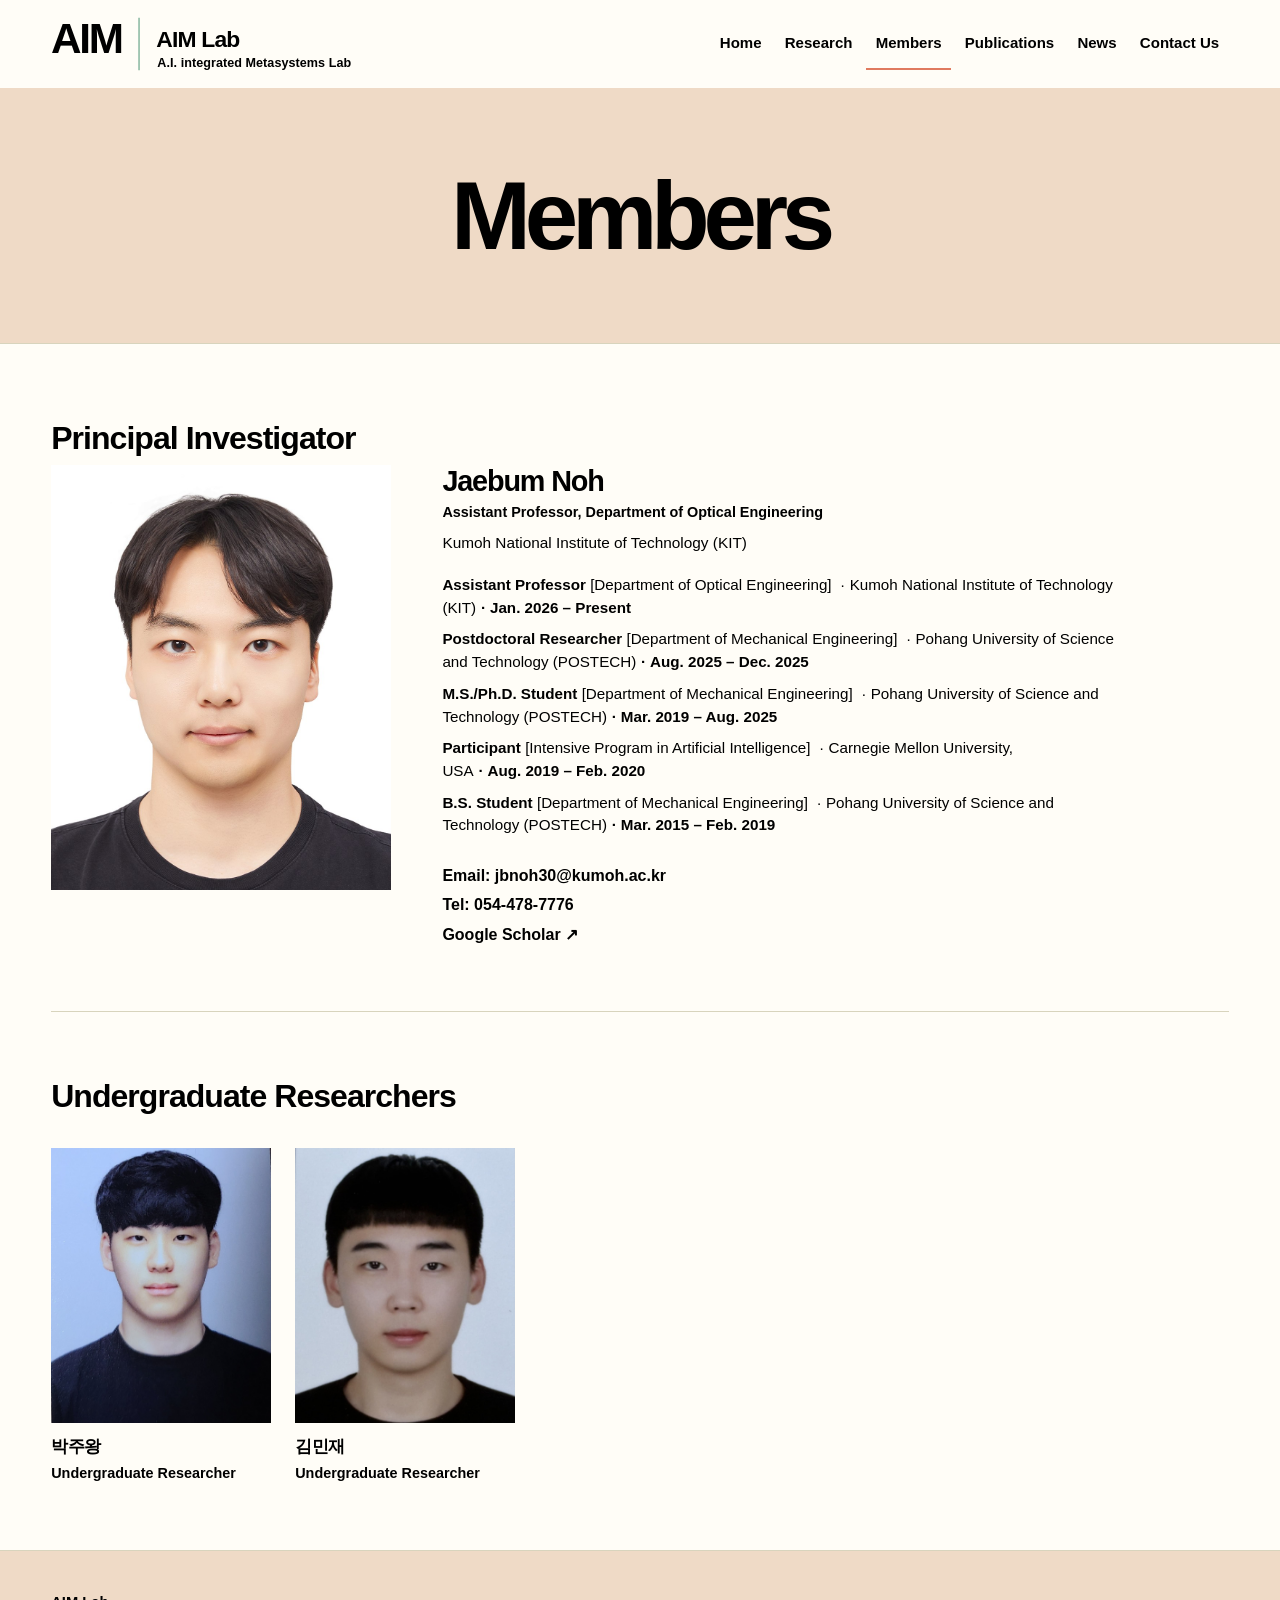
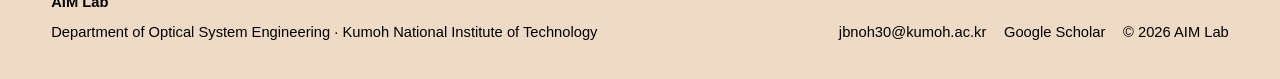
==== members/index.html @ b11ab396 "Initial AIM Lab website" ====
<!doctype html>
<html lang="en">
<head>
  <meta charset="utf-8">
  <meta name="viewport" content="width=device-width, initial-scale=1">
  <title>Members | AIM Lab</title>
  <meta name="description" content="Members of AIM Lab, A.I. integrated Metasystems Lab at Kumoh National Institute of Technology.">
  <meta name="theme-color" content="#3F4B38">
  <meta property="og:title" content="Members | AIM Lab">
  <meta property="og:description" content="Meet the researchers of AIM Lab.">
  <meta property="og:type" content="website">
  <meta property="og:url" content="https://aimetasystems.github.io/members/">
  <link rel="icon" href="../assets/logo/aim-lab-favicon.svg?v=3" type="image/svg+xml">
  <link rel="icon" href="../assets/logo/aim-lab-favicon-32.png?v=3" sizes="32x32" type="image/png">
  <link rel="icon" href="../assets/logo/aim-lab-favicon-16.png?v=3" sizes="16x16" type="image/png">
  <link rel="alternate icon" href="../assets/logo/favicon.ico?v=3" type="image/x-icon">
  <link rel="stylesheet" href="../assets/css/style.css?v=20260826-1739">
</head>
<body>
  <div data-site-header></div>
  <main id="main-content">
    <header class="page-hero page-hero--members">
      <div class="shell" data-reveal>
        <h1>Members</h1>
      </div>
    </header>
    <section class="section">
      <div class="shell" data-members aria-live="polite"></div>
    </section>
  </main>
  <div data-site-footer></div>
  <script src="../assets/js/main.js?v=20260826-1307"></script>
  <script src="../assets/js/members.js"></script>
</body>
</html>
---- assets/css/style.css ----
/* AIM Lab static website draft — shared styles */
:root {
  /* Neutral Harmony Bliss */
  --cream: #EFDAC6;
  --coral: #e07a5f;
  --slate: #000000;
  --sage: #000000;
  --sand: #f2cc8f;

  --teal: #000000;
  --teal-deep: #000000;
  --cyan-light: var(--cream);
  --sky-pale: var(--sand);
  --ink: var(--slate);
  --muted: #000000;
  --line: #d8d4bd;
  --white: #fffdf7;
  --page: var(--cream);
  --focus: #000000;
  --page-gutter: clamp(1.5rem, 4vw, 5.5rem);
  --section-space: clamp(4.5rem, 6vw, 6rem);
  --shell: min(1360px, calc(100% - 2 * var(--page-gutter)));
  --radius: 0;
  --shadow: none;
}

* { box-sizing: border-box; }
html { scroll-behavior: smooth; }
body {
  margin: 0;
  min-width: 320px;
  color: var(--ink);
  background: var(--page);
  font-family: Inter, Pretendard, "Noto Sans KR", "Segoe UI", Arial, sans-serif;
  font-size: 17px;
  line-height: 1.7;
  text-rendering: optimizeLegibility;
}
img { max-width: 100%; height: auto; }
a { color: var(--teal-deep); text-underline-offset: 0.18em; }
a:hover { color: var(--teal); }
button, input, textarea, select { font: inherit; }
button { cursor: pointer; }
:focus-visible { outline: 3px solid var(--focus); outline-offset: 3px; }
.skip-link { position: fixed; left: 1rem; top: -4rem; z-index: 100; padding: .6rem .9rem; color: #000000; background: var(--white); }
.skip-link:focus { top: 1rem; }

.site-header { position: sticky; top: 0; z-index: 50; width: 100%; background: rgba(255,255,255,.98); border-bottom: 1px solid var(--line); }
.nav-shell { width: var(--shell); min-height: 88px; margin: 0 auto; padding: 0; display: flex; align-items: center; justify-content: space-between; gap: 1.5rem; }
.brand { display: inline-flex; align-items: center; gap: .65rem; text-decoration: none; color: var(--ink); min-width: 0; }
.brand:hover { color: var(--ink); }
.brand-logo { display: block; flex: 0 0 auto; width: auto; height: 72px; max-height: none; }
.brand img:not(.brand-logo) { display: block; max-height: 42px; width: auto; }
.site-nav ul { display: flex; align-items: center; gap: .25rem; padding: 0; margin: 0; list-style: none; }
.site-nav a { display: block; padding: .75rem .6rem; border-bottom: 2px solid transparent; color: var(--ink); font-size: .94rem; font-weight: 650; text-decoration: none; }
.site-nav a:hover, .site-nav a[aria-current="page"] { color: var(--teal-deep); border-color: var(--coral); }
.menu-toggle { display: none; align-items: center; justify-content: center; width: 43px; height: 43px; padding: 0; border: 1px solid var(--line); color: var(--teal-deep); background: var(--white); border-radius: var(--radius); }
.menu-toggle svg { width: 23px; height: 23px; }

.shell { width: var(--shell); margin: 0 auto; padding: 0; }
.section { padding: clamp(4rem, 5.2vw, 5.5rem) 0; }
.section--tint { background: var(--cream); }
.section--pale { background: var(--white); }
.research-metasurface { padding-block: clamp(3.5rem, 4.5vw, 4.75rem); border-top: 1px solid var(--line); }
.research-areas { background: #fdf0e6; }
.eyebrow { margin: 0 0 .8rem; color: var(--teal-deep); font-size: .82rem; font-weight: 800; letter-spacing: .13em; text-transform: uppercase; }
.section-title { max-width: 760px; margin: 0; font-size: clamp(1.75rem, 3vw, 2.5rem); line-height: 1.18; letter-spacing: -.035em; }
.section-intro { max-width: 760px; margin: 1.1rem 0 0; color: var(--muted); font-size: 1.2rem; line-height: 1.65; }
.metasurface-introduction { display: grid; grid-template-columns: minmax(0, 1fr) minmax(0, 1fr); gap: clamp(2.5rem, 5vw, 5.5rem); align-items: start; }
.metasurface-figure { margin: 0; }
.metasurface-figure img { display: block; width: 100%; height: auto; }
.metasurface-introduction__copy .section-title { font-size: clamp(2rem, 3.2vw, 2.75rem); }
.metasurface-introduction__copy .section-intro { max-width: none; }
.metasurface-introduction__copy .section-intro { font-size: 1.28rem; }
@media (min-width: 901px) {
  .metasurface-introduction { width: 100%; padding: 0; margin: 0; }
  .metasurface-introduction__copy { padding-top: 0; }
}
.section-title, .home-introduction h2, .home-news h2 { font-family: inherit; font-weight: 750; }
.eyebrow, .home-section__eyebrow { margin: 0 0 .8rem; color: var(--teal-deep); font-size: .82rem; font-weight: 800; letter-spacing: .13em; text-transform: uppercase; }
.page-hero { padding: 4rem 0 3.5rem; border-bottom: 1px solid var(--line); background: #EFDAC6; }
.page-hero .section-title { max-width: 880px; }
.page-hero--members { display: grid; min-height: clamp(190px, 20vw, 280px); place-items: center; padding: 0; background: #EFDAC6; text-align: center; }
.page-hero--members .shell { width: var(--shell); }
.page-hero--members h1 { margin: 0; color: var(--ink); font-size: clamp(3.5rem, 7.5vw, 6.8rem); font-weight: 800; letter-spacing: -.065em; line-height: .95; }
.page-hero + .section { background: var(--white); }

.button-row { display: flex; flex-wrap: wrap; gap: .7rem; margin-top: 2rem; }
.button { display: inline-flex; align-items: center; justify-content: center; gap: .45rem; min-height: 46px; padding: .65rem 1.05rem; border: 1px solid #000000; border-radius: var(--radius); color: #000000; background: var(--white); font-size: .96rem; font-weight: 750; line-height: 1.2; text-align: center; text-decoration: none; }
.button > span[aria-hidden="true"], .text-link > span[aria-hidden="true"], .home-hero__button > span[aria-hidden="true"], .home-inline-link > span[aria-hidden="true"] { font-size: 1em; line-height: 1; }
.button:hover { color: #000000; background: var(--white); border-color: #000000; }
.button--secondary { color: var(--sage); background: transparent; border-color: var(--sage); }
.button--secondary:hover { color: #000000; background: var(--white); border-color: #000000; }
.button--small { min-height: 42px; padding: .58rem .86rem; font-size: .9rem; }
.text-link { display: inline-flex; align-items: center; gap: .45rem; color: var(--teal-deep); font-size: .98rem; font-weight: 750; text-decoration: none; }
.text-link:hover { color: var(--teal); text-decoration: underline; }

.home-hero { position: relative; padding: 0; border-bottom: 1px solid var(--line); background: var(--white); overflow: hidden; }
.home-hero .shell { width: 100%; }
.hero-layout { position: relative; z-index: 1; display: grid; grid-template-columns: 1.1fr .9fr; align-items: center; min-height: 520px; }
.hero-copy { max-width: 560px; }
.home-hero h1 { margin: 0; color: var(--teal-deep); font-size: clamp(4rem, 5.5vw, 4.5rem); font-weight: 800; line-height: .96; letter-spacing: -.07em; }
.hero-statement { margin: 1.2rem 0 0; color: var(--ink); font-size: clamp(1.5rem, 2.2vw, 1.85rem); font-weight: 680; line-height: 1.22; letter-spacing: -.035em; }
.hero-summary { max-width: 580px; margin: 1.05rem 0 0; color: var(--muted); font-size: 1.12rem; line-height: 1.65; }
.home-hero .button-row { margin-top: 1.85rem; }
.hero-wavefield { position: absolute; inset: 0; z-index: 0; display: grid; place-items: center; pointer-events: none; }
.hero-wavefield img { width: min(1200px, calc(100% - 4rem)); max-width: none; height: 520px; object-fit: fill; opacity: .58; }

.home-section { border-bottom: 1px solid var(--line); }
.home-text-block { max-width: 820px; }
.home-text-block > p:not(.eyebrow):not(.research-keywords) { max-width: 760px; margin: 1.1rem 0 0; color: var(--muted); font-size: 1.16rem; line-height: 1.65; }
.research-keywords { margin: 1.45rem 0 0; color: var(--teal-deep); font-size: .98rem; font-weight: 700; }
.research-listing { margin: 2.2rem 0 1.5rem; border-top: 1px solid var(--line); }
.research-listing article { display: grid; grid-template-columns: minmax(240px, .82fr) 1.18fr; gap: 2rem; padding: 1.25rem 0; border-bottom: 1px solid var(--line); }
.research-listing h3 { margin: 0; font-size: 1.18rem; line-height: 1.4; letter-spacing: -.015em; }
.research-listing p { margin: 0; color: var(--muted); font-size: 1.05rem; line-height: 1.6; }
.section-heading-row { display: flex; align-items: end; justify-content: space-between; gap: 1.5rem; }
.section-heading-row > .text-link { margin-bottom: .35rem; white-space: nowrap; }
.home-publication-list { margin-top: 2.2rem; border-top: 1px solid var(--line); }
.home-publication-item { display: grid; grid-template-columns: 64px minmax(0, 1fr) auto; gap: 1.35rem; align-items: start; padding: 1.3rem 0; border-bottom: 1px solid var(--line); }
.home-publication-item time { color: var(--teal-deep); font-size: .94rem; font-weight: 800; letter-spacing: .05em; }
.home-publication-item h3 { margin: 0; font-size: 1.14rem; line-height: 1.42; letter-spacing: -.01em; }
.home-publication-item p { margin: .35rem 0 0; color: var(--muted); font-size: 1rem; line-height: 1.6; }
.home-publication-item > a { padding-top: .05rem; color: var(--teal-deep); font-size: .94rem; font-weight: 750; text-decoration: none; }
.home-publication-item > a:hover { text-decoration: underline; }

.split { display: grid; grid-template-columns: minmax(0, 1fr) minmax(320px, .85fr); gap: clamp(2.5rem, 8vw, 8rem); align-items: center; }
.body-copy p { margin: 0 0 1.1rem; color: var(--muted); font-size: 1.1rem; line-height: 1.7; }
.body-copy p:last-child { margin-bottom: 0; }
.visual-placeholder { min-height: 335px; border: 1px solid var(--line); background: var(--sky-pale); overflow: hidden; }

.research-highlight-grid { display: grid; grid-template-columns: repeat(3, 1fr); margin-top: 3rem; border-top: 1px solid var(--line); border-left: 1px solid var(--line); }
.highlight-item { min-height: 240px; padding: 2rem 1.75rem; border-right: 1px solid var(--line); border-bottom: 1px solid var(--line); background: var(--white); }
.highlight-number { color: var(--teal); font-size: .9rem; font-weight: 850; letter-spacing: .12em; }
.highlight-item h3 { margin: .9rem 0 .7rem; font-size: 1.38rem; line-height: 1.3; letter-spacing: -.02em; }
.highlight-item p { margin: 0; color: var(--muted); font-size: 1.05rem; line-height: 1.6; }

.publications-grid { display: grid; grid-template-columns: repeat(3, 1fr); gap: 1.2rem; margin-top: 3rem; }
.publication-card { display: flex; flex-direction: column; min-width: 0; border: 1px solid var(--line); background: var(--white); }
.publication-image { display: block; aspect-ratio: 16 / 8.7; background: var(--sky-pale); object-fit: cover; }
.publication-body { display: flex; flex: 1; flex-direction: column; padding: 1.35rem; }
.publication-card h3 { margin: 0; font-size: 1.18rem; line-height: 1.4; letter-spacing: -.015em; }
.publication-authors, .publication-journal { margin: .75rem 0 0; color: var(--muted); font-size: .98rem; line-height: 1.6; }
.publication-journal { margin-top: .35rem; }
.publication-links { display: flex; flex-wrap: wrap; gap: .8rem; margin-top: auto; padding-top: 1.1rem; font-size: .94rem; font-weight: 750; }
.publication-links a { text-decoration: none; }
.no-content { padding: 1.3rem; border: 1px dashed var(--line); color: var(--muted); background: var(--white); font-size: 1.05rem; }

.news-list { margin-top: 2.2rem; border-top: 1px solid var(--line); }
.news-item { display: grid; grid-template-columns: 135px 1fr; gap: 1.4rem; padding: 1.15rem 0; border-bottom: 1px solid var(--line); }
.news-date { color: var(--teal-deep); font-size: .94rem; font-weight: 750; letter-spacing: .035em; }
.news-item h3 { margin: 0; font-size: 1.16rem; line-height: 1.42; font-weight: 650; }
.news-item p { margin: .38rem 0 0; color: var(--muted); font-size: 1.05rem; line-height: 1.6; }
.news-item a { color: inherit; text-decoration: none; }
.news-item a:hover h3 { color: var(--teal-deep); }

.join-band { display: grid; grid-template-columns: 1fr auto; gap: 2rem; align-items: center; padding: 2.1rem 0; }
.join-band h2 { margin: 0; font-size: clamp(1.55rem, 3vw, 2.25rem); line-height: 1.2; letter-spacing: -.03em; }
.join-band p { max-width: 720px; margin: .8rem 0 0; color: var(--muted); font-size: 1.1rem; line-height: 1.65; }

.research-tools { display: grid; grid-template-columns: repeat(3, minmax(0, 1fr)); gap: clamp(2rem, 5vw, 4.5rem); width: 100%; max-width: 1060px; margin: clamp(2.5rem, 4.5vw, 4rem) auto 0; }
.research-tool { min-width: 0; text-align: center; }
.research-tool img { display: block; width: min(100%, 215px); aspect-ratio: 1; margin: 0 auto; object-fit: contain; }
.research-tool h3 { margin: 1rem 0 0; font-size: clamp(1.2rem, 1.7vw, 1.45rem); line-height: 1.28; letter-spacing: -.025em; }
.workflow { position: relative; display: grid; grid-template-columns: repeat(7, 1fr); margin: 3.2rem 0 0; border-top: 1px solid var(--line); border-left: 1px solid var(--line); }
.workflow--after-tools { margin-top: clamp(4rem, 7vw, 6rem); }
.workflow-step { position: relative; min-height: 154px; padding: 1.1rem; border-right: 1px solid var(--line); border-bottom: 1px solid var(--line); background: var(--white); }
.workflow-step::after { content: "→"; position: absolute; right: -.55rem; top: 50%; z-index: 1; transform: translateY(-50%); width: 1.1rem; color: var(--teal-deep); background: var(--white); text-align: center; font-weight: 800; }
.workflow-step:last-child::after { content: none; }
.workflow-step span { display: block; color: var(--teal); font-size: .82rem; font-weight: 850; letter-spacing: .1em; }
.workflow-step strong { display: block; margin-top: .8rem; font-size: 1rem; line-height: 1.4; }

.research-area { display: grid; grid-template-columns: minmax(0, .9fr) minmax(0, 1fr); gap: clamp(2.5rem, 6vw, 6.5rem); align-items: center; padding: clamp(3rem, 4.5vw, 4.5rem) 0; border-bottom: 1px solid var(--line); }
.research-area:nth-of-type(even) .research-area-visual { order: 2; }
.research-area-visual { min-height: 0; border: 0; background: transparent; overflow: visible; }
.research-area-visual img { display: block; width: 100%; height: auto; object-fit: contain; }
.research-area h2 { margin: 0; font-size: clamp(1.5rem, 2.5vw, 2.15rem); line-height: 1.22; letter-spacing: -.03em; }
.research-area > div > p { max-width: 660px; color: var(--muted); font-size: 1.1rem; line-height: 1.65; }
.research-area > div > p + p { margin-top: .8rem; }
.research-list { display: grid; grid-template-columns: repeat(2, minmax(0, 1fr)); gap: .45rem 1.2rem; padding: 0; margin: 1.35rem 0 1.4rem; list-style: none; }
.research-list li { position: relative; padding-left: .9rem; color: var(--muted); font-size: 1rem; line-height: 1.55; }
.research-list li::before { content: ""; position: absolute; top: .68em; left: 0; width: .3rem; height: .3rem; background: var(--teal); }
.research-publications-link { display: inline-flex; align-items: center; gap: .4rem; color: var(--teal-deep); font-size: .96rem; font-weight: 750; text-decoration: none; }
.research-publications-link:hover { color: var(--teal); text-decoration: underline; text-underline-offset: .18em; }
.tag { display: inline-block; margin: 0 0 .85rem; padding: .38rem .62rem; color: var(--teal-deep); border: 1px solid var(--teal); background: var(--cyan-light); font-size: .78rem; font-weight: 850; letter-spacing: .08em; text-transform: uppercase; }

.member-section { padding: 0; }
.member-section + .member-section { margin-top: clamp(3rem, 5vw, 4.5rem); padding-top: clamp(3rem, 4.5vw, 4rem); border-top: 1px solid var(--line); }
.member-section h2 { margin: 0; font-size: clamp(1.5rem, 2.5vw, 2.1rem); letter-spacing: -.03em; }
.member-grid { display: grid; grid-template-columns: repeat(auto-fill, minmax(180px, 220px)); gap: 2rem 1.5rem; margin-top: 1.5rem; }
.member-card { width: auto; overflow: hidden; border: 0; background: transparent; }
.member-card--pi { display: grid; grid-template-columns: minmax(300px, 340px) minmax(0, 1fr); width: min(100%, 1080px); min-height: 0; column-gap: clamp(1.75rem, 4vw, 3.25rem); }
.member-photo { display: block; width: 100%; height: auto; margin: 0; aspect-ratio: 4 / 5; object-fit: cover; object-position: center; background: var(--sky-pale); }
.member-card--pi .member-photo { width: 100%; height: auto; min-height: 0; margin: 0; aspect-ratio: 4 / 5; }
.member-body { padding: .85rem 0 0; }
.member-card--pi .member-body { padding: 0; }
.member-body h3 { margin: 0; font-size: 1.05rem; line-height: 1.3; letter-spacing: -.025em; }
.member-card--pi .member-body h3 { font-size: clamp(1.7rem, 2.25vw, 2.15rem); line-height: 1.12; letter-spacing: -.04em; }
.member-role { margin: .3rem 0 0; color: var(--teal-deep); font-size: .9rem; font-weight: 800; line-height: 1.4; }
.member-affiliation, .member-topic { margin: .55rem 0 0; color: var(--muted); font-size: .96rem; line-height: 1.5; }
.member-details { display: grid; grid-template-columns: 1fr 1fr; gap: 1rem 1.8rem; margin: 1.2rem 0; }
.member-details h4 { margin: 0 0 .55rem; font-size: .86rem; letter-spacing: .08em; text-transform: uppercase; }
.member-details p { margin: 0; color: var(--muted); font-size: .98rem; line-height: 1.55; }
.member-experience { margin-top: 1.25rem; }
.member-experience ul { display: grid; gap: .55rem; padding: 0; margin: 0; list-style: none; }
.member-experience li { display: block; color: var(--muted); font-size: .95rem; line-height: 1.5; }
.member-experience strong { color: var(--ink); font-weight: 750; }
.member-experience__department { color: var(--ink); }
.member-experience__institution::before { content: "·"; margin: 0 .3rem; color: var(--teal); }
.member-experience time { margin-left: .3rem; color: var(--teal-deep); font-size: 1em; font-weight: 750; white-space: nowrap; }
.member-experience time::before { content: "·"; margin-right: .3rem; color: var(--teal); }
.member-links { display: flex; flex-wrap: wrap; gap: .6rem 1rem; padding: 0; margin: .9rem 0 0; list-style: none; font-size: .94rem; font-weight: 800; }
.member-links a { text-decoration: none; }
.member-contact-links { display: grid; gap: .35rem; margin-top: 1.65rem; font-size: 1rem; line-height: 1.5; }
.member-contact-links li { width: fit-content; }
.member-contact-links a { color: var(--teal-deep); }
.member-contact-links strong { color: var(--ink); }

.filter-bar { display: flex; flex-wrap: wrap; gap: .5rem; margin: 2.2rem 0 2.8rem; }
.filter-button { padding: .58rem .9rem; border: 1px solid var(--line); border-radius: 0; color: var(--ink); background: var(--white); font-size: .94rem; font-weight: 800; }
.filter-button:hover, .filter-button[aria-pressed="true"] { border-color: #000000; color: #000000; background: var(--white); }
.publication-year { margin-top: 3.5rem; }
.publication-year h2 { padding-bottom: .75rem; margin: 0 0 1.2rem; border-bottom: 2px solid var(--teal); font-size: 1.75rem; }
.publication-list { padding: 0; margin: 0; list-style: none; }
.publication-list > li { padding: 1.45rem 0; border-bottom: 1px solid var(--line); }
.publication-list h3 { margin: 0; font-size: 1.22rem; line-height: 1.45; }
.publication-list p { margin: .38rem 0 0; color: var(--muted); font-size: 1.02rem; line-height: 1.6; }
.publication-list strong { color: var(--ink); }
.inline-links { display: flex; flex-wrap: wrap; gap: .55rem 1rem; margin-top: .65rem; font-size: .94rem; font-weight: 800; }
.inline-links a { text-decoration: none; }

/* Publications — continuous academic CV list, intentionally not card-based. */
.publication-cv { padding-top: clamp(3rem, 4.5vw, 4rem); background: var(--white); }
.publication-cv__shell { width: min(1080px, calc(100% - 2 * var(--page-gutter))); margin: 0 auto; }
.publication-cv__section + .publication-cv__section { margin-top: clamp(3rem, 4.5vw, 4rem); }
.publication-cv__section h2 { margin: 0 0 1.55rem; padding-bottom: .8rem; border-bottom: 2px solid var(--teal); color: var(--teal-deep); font-size: clamp(1.65rem, 2.6vw, 2.15rem); font-weight: 780; line-height: 1.2; letter-spacing: -.035em; }
.publication-cv__list { padding: 0; margin: 0; list-style: none; counter-reset: publication; }
.publication-cv__entry { display: grid; grid-template-columns: 2.25rem minmax(0, 1fr); gap: .25rem; padding: .68rem 0; color: var(--ink); font-size: clamp(1.06rem, 1.2vw, 1.15rem); line-height: 1.65; }
.publication-cv__number { color: var(--teal-deep); font-weight: 800; }
.publication-cv__citation { min-width: 0; }
.publication-cv__citation strong { color: var(--ink); font-weight: 800; }
.publication-cv__citation em { color: var(--ink); font-style: italic; font-weight: 700; }
.publication-cv__title { color: inherit; }
a.publication-cv__title { text-decoration-line: underline; text-decoration-color: var(--teal); text-decoration-thickness: 1px; text-underline-offset: .16em; }
a.publication-cv__title:hover { color: var(--teal-deep); text-decoration-thickness: 2px; }
.publication-cv__doi { color: var(--teal-deep); font-weight: 700; text-decoration: underline; text-decoration-thickness: 1px; text-underline-offset: .15em; }
.publication-cv__note { grid-column: 2; margin: .25rem 0 0; padding-left: .85rem; color: var(--muted); font-size: .96em; font-style: italic; }
.publication-cv__notes { margin-top: 2.3rem; color: var(--muted); font-size: .96rem; line-height: 1.6; }
.publication-cv__notes p { margin: 0; }

.contact-recruitment { max-width: 760px; }
.contact-recruitment__email { margin: 1.1rem 0 0; color: var(--muted); font-size: 1.2rem; line-height: 1.65; }
.contact-recruitment__email a { color: var(--teal-deep); font-weight: 750; }
.contact-general { max-width: 760px; margin-top: clamp(3rem, 4.5vw, 4rem); padding-top: clamp(3rem, 4vw, 3.5rem); border-top: 1px solid var(--line); }
.contact-details { padding: 0; margin: 2rem 0 0; border-top: 1px solid var(--line); }
.contact-details > div { display: grid; grid-template-columns: minmax(150px, .34fr) 1fr; gap: 1.5rem; padding: 1rem 0; border-bottom: 1px solid var(--line); }
.contact-details dt { color: var(--teal-deep); font-size: .86rem; font-weight: 800; letter-spacing: .09em; text-transform: uppercase; }
.contact-details dd { margin: 0; color: var(--muted); font-size: 1.05rem; line-height: 1.65; }
.contact-details a { color: var(--teal-deep); font-weight: 750; }

.site-footer { padding: 2.15rem 0; color: var(--muted); background: var(--cream); border-top: 1px solid var(--line); }
.footer-simple { display: flex; align-items: end; justify-content: space-between; gap: 1.5rem; }
.footer-title { margin: 0; color: var(--ink); font-size: 1.1rem; font-weight: 800; }
.site-footer p { margin: .3rem 0 0; color: var(--muted); font-size: .92rem; }
.footer-links-inline { display: flex; flex-wrap: wrap; justify-content: flex-end; gap: .8rem 1.1rem; color: var(--muted); font-size: .92rem; }
.footer-links-inline a { color: var(--teal-deep); text-decoration: none; }
.footer-links-inline a:hover { text-decoration: underline; }

[data-reveal] { opacity: 1; transform: none; }

@media (max-width: 900px) {
  :root { --page-gutter: 1.5rem; }
  .menu-toggle { display: inline-flex; }
  .nav-shell { width: var(--shell); padding: 0; }
  .site-nav { position: absolute; top: calc(100% + 1px); left: 0; right: 0; display: none; padding: .65rem 1.2rem 1rem; border-bottom: 1px solid var(--line); background: var(--white); }
  .site-nav.is-open { display: block; }
  .site-nav ul { display: grid; gap: 0; }
  .site-nav a { padding: .82rem 0; font-size: 1rem; }
  .split, .research-area, .metasurface-introduction { grid-template-columns: 1fr; }
  .home-hero { min-height: auto; }
  .home-hero .shell { width: 100%; }
  .hero-layout { grid-template-columns: 1fr; min-height: 0; padding: 4.5rem 0; }
  .hero-wavefield { justify-content: end; }
  .hero-wavefield img { width: 820px; height: 100%; max-width: none; margin-left: 34%; object-fit: cover; }
  .research-highlight-grid, .publications-grid { grid-template-columns: 1fr; }
  .research-tools { gap: clamp(1.75rem, 5vw, 3.5rem); }
  .research-tool img { width: min(100%, 235px); }
  .highlight-item { min-height: 0; }
  .workflow { grid-template-columns: repeat(2, 1fr); }
  .workflow-step::after { content: none; }
  .workflow-step { min-height: 126px; }
  .research-area:nth-of-type(even) .research-area-visual { order: initial; }
  .research-area { padding: 3rem 0; }
  .member-grid { grid-template-columns: repeat(auto-fill, minmax(180px, 220px)); gap: 2rem 1.5rem; }
  .member-card { width: auto; }
  .member-card--pi { grid-template-columns: minmax(260px, 320px) minmax(0, 1fr); width: min(100%, 960px); min-height: 0; }
  .member-card--pi .member-photo { width: 100%; height: auto; margin: 0; }
  .member-card--pi .member-body { padding: 0; }
  .footer-simple { align-items: start; flex-direction: column; }
  .footer-links-inline { justify-content: flex-start; }
}

@media (max-width: 600px) {
  :root { --page-gutter: 1rem; --section-space: 4.4rem; }
  .nav-shell { width: var(--shell); min-height: 82px; padding: 0; }
  .section { padding: 4.4rem 0; }
  .page-hero { padding: 3.4rem 0 3rem; }
  .page-hero--members { min-height: 210px; padding: 0; }
  .page-hero--members h1 { font-size: clamp(3.15rem, 16vw, 4.5rem); }
  .home-hero { padding: 0; }
  .home-hero .shell { width: 100%; }
  .hero-layout { padding: 3.9rem 0; }
  .home-hero h1 { font-size: clamp(3rem, 15vw, 4.1rem); }
  .hero-statement { margin-top: 1rem; font-size: clamp(1.28rem, 6.8vw, 1.65rem); }
  .hero-summary { font-size: 1.04rem; }
  .home-hero .button { min-height: 43px; }
  .research-listing article { grid-template-columns: 1fr; gap: .35rem; padding: 1.05rem 0; }
  .section-heading-row { display: block; }
  .section-heading-row > .text-link { display: inline-flex; margin-top: 1.1rem; }
  .home-publication-item { grid-template-columns: 48px minmax(0, 1fr); gap: .9rem; }
  .home-publication-item > a { grid-column: 2; }
  .visual-placeholder { min-height: 260px; }
  .news-item { grid-template-columns: 1fr; gap: .35rem; }
  .join-band { grid-template-columns: 1fr; }
  .join-band .button { justify-self: start; }
  .workflow { grid-template-columns: 1fr; }
  .research-tools { grid-template-columns: 1fr; gap: 3.25rem; max-width: 260px; margin-top: 3rem; }
  .research-tool img { width: min(100%, 205px); }
  .research-tool h3 { margin-top: 1.15rem; }
  .workflow--after-tools { margin-top: 4.25rem; }
  .research-list { grid-template-columns: 1fr; }
  .member-grid { grid-template-columns: repeat(2, minmax(0, 1fr)); gap: 1.5rem 1rem; }
  .member-card { width: auto; }
  .member-photo { width: 100%; height: auto; aspect-ratio: 4 / 5; }
  .member-card--pi { grid-template-columns: 1fr; width: min(100%, 400px); min-height: 0; }
  .member-card--pi .member-photo { width: 100%; height: auto; min-height: 0; margin: 0; aspect-ratio: 4 / 5; }
  .member-card--pi .member-body { padding: 1rem 0 0; }
  .member-details { grid-template-columns: 1fr; }
  .publication-cv__shell { width: 100%; padding: 0 var(--page-gutter); }
  .publication-cv__entry { grid-template-columns: 1.85rem minmax(0, 1fr); gap: .1rem; padding: .6rem 0; }
  .publication-cv__section h2 { margin-bottom: 1.25rem; }
  .contact-details > div { grid-template-columns: 1fr; gap: .2rem; }
  .footer-simple { gap: 1rem; }
  .footer-links-inline { gap: .55rem 1rem; }
}

@media (prefers-reduced-motion: reduce) {
  html { scroll-behavior: auto; }
  *, *::before, *::after { scroll-behavior: auto !important; transition-duration: .001ms !important; animation-duration: .001ms !important; animation-iteration-count: 1 !important; }
  [data-reveal] { opacity: 1; transform: none; }
}

/* Home — aligned to the shared white, charcoal, and teal site system. */
.home-redesign {
  --home-forest: var(--ink);
  --home-sage: var(--muted);
  --home-charcoal: var(--ink);
  --home-green: var(--teal);
  --home-green-dark: var(--teal-deep);
  --home-ink: var(--ink);
  --home-muted: var(--muted);
  --home-line: var(--line);
  color: var(--home-ink);
  background: var(--cream);
  font-family: Inter, Pretendard, "Noto Sans KR", "Segoe UI", Arial, sans-serif;
}
.home-redesign *, .home-redesign *::before, .home-redesign *::after { box-sizing: border-box; }
.home-skip-link { position: fixed; top: -4rem; left: 1rem; z-index: 100; padding: .65rem .9rem; color: #000000; background: var(--white); text-decoration: none; }
.home-skip-link:focus { top: 1rem; }
.home-header { position: sticky; top: 0; z-index: 20; width: 100%; background: var(--white); border-bottom: 1px solid var(--home-line); }
.home-header__inner { display: flex; align-items: center; justify-content: space-between; gap: 2rem; width: var(--shell); min-height: 88px; margin: 0 auto; padding: 0; }
.home-header .brand { color: var(--ink); }
.home-header .brand:hover { color: var(--ink); }
.home-header .brand-logo { height: 72px; }
.home-nav { display: flex; align-items: center; gap: .25rem; }
.home-nav a { display: block; padding: .75rem .6rem; border-bottom: 2px solid transparent; color: var(--ink); font-size: .94rem; font-weight: 650; text-decoration: none; }
.home-nav a:hover, .home-nav a[aria-current="page"] { color: var(--teal-deep); border-color: var(--coral); }
.home-mobile-nav { display: none; }

.home-redesign .home-hero { display: grid; min-height: 0; margin: 0; overflow: hidden; border-top: 0; border-bottom: 1px solid var(--line); background: var(--cream); }
.home-hero__inner { position: relative; width: 100%; min-height: clamp(480px, 47vw, 650px); margin: 0 auto; }
.home-hero__visual { position: absolute; inset: 0; width: 100%; max-width: none; margin: 0; }
.home-hero__visual picture, .home-hero__visual img { display: block; width: 100%; height: 100%; }
.home-hero__visual img { object-fit: cover; object-position: center; }
@media (min-width: 1200px) {
  .home-hero__inner, .home-hero__text { min-height: clamp(400px, 33.3vw, 650px); }
  .home-hero__visual img { object-position: center; }
}
.home-hero__text { position: relative; z-index: 1; display: flex; flex-direction: column; justify-content: center; width: min(39%, 490px); min-height: clamp(480px, 47vw, 650px); margin-left: clamp(2rem, 7vw, 8rem); padding: 3rem 0; transform: translateY(-1rem); }
.home-hero h1, .hero-title { margin: 0; color: #000000; font-size: clamp(4rem, 5.5vw, 4.5rem); font-weight: 800; line-height: .96; letter-spacing: -.07em; }
.home-hero__subtitle, .hero-subtitle { max-width: 510px; margin: 1.2rem 0 0; color: rgba(0, 0, 0, .68); font-size: clamp(1.5rem, 2.2vw, 1.85rem); font-weight: 650; line-height: 1.22; letter-spacing: -.035em; }
.home-hero__rule { display: none; }
.home-hero__actions { display: flex; flex-wrap: wrap; gap: .6rem; margin-top: 1.8rem; }
.home-hero__button { display: inline-flex; align-items: center; justify-content: center; gap: .45rem; min-width: 0; min-height: 44px; padding: .6rem 1rem; border: 1px solid #000000; border-radius: var(--radius); color: #000000; background: var(--white); font-size: .94rem; font-weight: 750; line-height: 1.2; letter-spacing: 0; text-decoration: none; transition: color 140ms ease, background-color 140ms ease, border-color 140ms ease; }
.home-hero__button span { font-size: 1em; line-height: 1; }
.home-hero__button--primary { color: #ffffff; border-color: #000000; background: #000000; }
.home-hero__button--primary:hover { color: #ffffff; background: #000000; border-color: #000000; }
.home-hero__button--secondary { border-color: rgba(0, 0, 0, .45); background: transparent; font-weight: 650; }
.home-hero__button--secondary:hover { color: #000000; border-color: #000000; background: rgba(255, 255, 255, .45); }
.home-content-shell { width: var(--shell); margin: 0 auto; padding: 0; }
.home-introduction { background: var(--white); }
.home-news { background: var(--cream); }
.home-introduction { padding: calc(var(--section-space) - .25rem) 0 var(--section-space); border-bottom: 1px solid var(--home-line); }
.home-introduction__layout { display: grid; grid-template-columns: minmax(0, 1.05fr) minmax(420px, .95fr); gap: clamp(3rem, 8vw, 9rem); align-items: center; }
.home-section__eyebrow { color: var(--teal-deep); }
.home-introduction h2, .home-news h2 { margin: 0; color: var(--ink); font-size: clamp(1.75rem, 3vw, 2.5rem); font-weight: 750; line-height: 1.18; letter-spacing: -.035em; }
.home-introduction__copy { max-width: 720px; margin-top: 1rem; }
.home-introduction__copy p { margin: 0; color: var(--muted); font-size: 1.16rem; line-height: 1.68; }
.home-introduction__copy p + p { margin-top: 1rem; }
.home-research-flow { display: flex; align-items: center; justify-content: center; gap: clamp(.8rem, 2vw, 1.75rem); min-width: 0; }
.home-research-flow__inputs { display: flex; align-items: center; gap: clamp(.45rem, 1.1vw, .9rem); min-width: 0; }
.home-research-flow__item { display: grid; justify-items: center; gap: .65rem; min-width: 0; color: var(--ink); font-size: .82rem; font-weight: 750; line-height: 1.3; letter-spacing: -.01em; text-align: center; }
.home-research-flow__item img { display: block; width: clamp(62px, 7.5vw, 104px); aspect-ratio: 1; object-fit: contain; }
.home-research-flow__item span { max-width: 7.5rem; }
.home-research-flow__symbol, .home-research-flow__arrow { flex: 0 0 auto; color: var(--teal-deep); font-size: clamp(1.2rem, 2vw, 1.65rem); font-weight: 450; line-height: 1; }
.home-research-flow__arrow { font-size: clamp(1.35rem, 2.4vw, 1.9rem); }
.home-inline-link { display: inline-flex; align-items: center; gap: .45rem; margin-top: 2rem; color: var(--teal-deep); font-size: .98rem; font-weight: 750; text-decoration: none; }
.home-inline-link:hover { color: var(--teal); text-decoration: underline; text-underline-offset: .18em; }
.home-inline-link span { font-size: 1em; line-height: 1; }
.home-news { padding: var(--section-space) 0; }
.home-news__heading { display: flex; align-items: end; justify-content: space-between; gap: 2rem; }
.home-news__heading .home-inline-link { margin: 0 0 .35rem; white-space: nowrap; }
.home-news__list { margin-top: 2.2rem; border-top: 1px solid var(--home-line); }
.home-news .news-item { grid-template-columns: 135px minmax(0, 1fr); gap: 1.4rem; padding: 1.15rem 0; border-bottom-color: var(--home-line); }
.home-news .news-date { color: var(--teal-deep); font-size: .94rem; font-weight: 750; letter-spacing: .035em; }
.home-news .news-item h3 { color: var(--ink); font-size: 1.16rem; font-weight: 650; line-height: 1.42; letter-spacing: -.01em; }
.home-news .news-item p { max-width: 720px; margin-top: .38rem; color: var(--muted); font-size: 1.05rem; line-height: 1.6; }
.home-news .news-item a:hover h3 { color: var(--teal-deep); }
.home-news__loading { margin: 1.35rem 0; color: var(--muted); font-size: 1.04rem; }
.home-redesign :focus-visible { outline: 3px solid var(--home-green); outline-offset: 3px; }

@media (max-width: 900px) {
  .home-header__inner { width: var(--shell); min-height: 84px; padding: 0; }
  .home-header .brand-logo { height: 66px; }
  .home-hero__inner, .home-hero__text { min-height: clamp(430px, 53vw, 560px); }
  .home-hero__text { width: min(43%, 440px); margin-left: clamp(1.5rem, 5vw, 3.5rem); transform: translateY(-.8rem); }
  .home-content-shell { width: var(--shell); }
  .home-introduction__layout { grid-template-columns: minmax(0, 1fr) minmax(360px, .9fr); gap: clamp(2rem, 5vw, 4rem); }
  .home-hero h1 { font-size: clamp(3.7rem, 6vw, 4.5rem); }
  .home-hero__subtitle { font-size: clamp(1.35rem, 2.3vw, 1.7rem); }
}
@media (min-width: 701px) and (max-width: 1050px) {
  .home-header__inner { gap: 1rem; min-height: 70px; }
  .home-header .brand-logo { height: 52px; }
  .home-nav { gap: .1rem; }
  .home-nav a { padding: .55rem .36rem; font-size: .82rem; white-space: nowrap; }
}
@media (max-width: 700px) {
  .home-header__inner { width: var(--shell); min-height: 78px; padding: 0; }
  .home-header .brand-logo { height: 58px; }
  .home-nav { display: none; }
  .home-mobile-nav { position: relative; display: block; }
  .home-mobile-nav summary { display: grid; width: 44px; height: 44px; place-content: center; gap: 4px; list-style: none; cursor: pointer; border: 1px solid var(--home-line); }
  .home-mobile-nav summary::-webkit-details-marker { display: none; }
  .home-mobile-nav summary span { display: block; width: 16px; height: 1px; background: var(--teal-deep); }
  .home-mobile-nav nav { position: absolute; top: calc(100% + 8px); right: 0; display: grid; width: min(210px, calc(100vw - 2rem)); padding: .45rem 1rem; border: 1px solid var(--home-line); background: var(--white); box-shadow: 0 8px 18px rgba(61, 64, 91, .12); }
  .home-mobile-nav nav a { padding: .65rem 0; color: var(--ink); font-size: .98rem; font-weight: 650; text-decoration: none; }
  .home-redesign .home-hero { min-height: auto; background: var(--cream); }
  .home-hero__inner { min-height: 264px; }
  .home-hero__visual { position: absolute; inset: 0; width: 100%; aspect-ratio: auto; }
  .home-hero__visual img { object-fit: cover; object-position: 66% center; }
  .home-hero__text { position: relative; z-index: 1; width: min(45%, 176px); min-height: 264px; margin-left: var(--page-gutter); padding: 1.2rem 0; background: transparent; transform: translateY(-.4rem); }
  .home-hero h1 { font-size: clamp(2rem, 10vw, 2.65rem); }
  .home-hero__subtitle { margin-top: .55rem; font-size: clamp(.94rem, 4.3vw, 1.12rem); }
  .home-hero__actions { gap: .4rem; margin-top: 1rem; }
  .home-hero__button { min-height: 34px; padding: .42rem .55rem; font-size: .76rem; }
  .home-content-shell { width: var(--shell); }
  .home-introduction { padding: var(--section-space) 0; }
  .home-introduction__layout { display: block; }
  .home-introduction__copy { margin-top: 1.1rem; }
  .home-introduction__copy p { font-size: 1.08rem; line-height: 1.68; }
  .home-inline-link { margin-top: 1.8rem; }
  .home-research-flow { justify-content: flex-start; gap: .7rem; margin-top: 2.75rem; }
  .home-research-flow__inputs { gap: .45rem; }
  .home-research-flow__item { gap: .5rem; font-size: .69rem; }
  .home-research-flow__item img { width: clamp(48px, 16vw, 76px); }
  .home-research-flow__item span { max-width: 5.5rem; }
  .home-research-flow__symbol, .home-research-flow__arrow { font-size: 1.05rem; }
  .home-research-flow__arrow { font-size: 1.25rem; }
  .home-news { padding: var(--section-space) 0; }
  .home-news__heading { align-items: start; flex-direction: column; gap: 1.25rem; }
  .home-news__heading .home-inline-link { margin: 0; }
  .home-news__list { margin-top: 1.8rem; }
  .home-news .news-item { grid-template-columns: 1fr; gap: .35rem; padding: 1.25rem 0; }
  .home-news .news-item h3 { font-size: 1.28rem; }
}
@media (max-width: 410px) {
  .home-hero__button { min-width: 0; }
}
@media (max-width: 345px) {
  .home-hero__button { width: 100%; justify-content: space-between; }
}
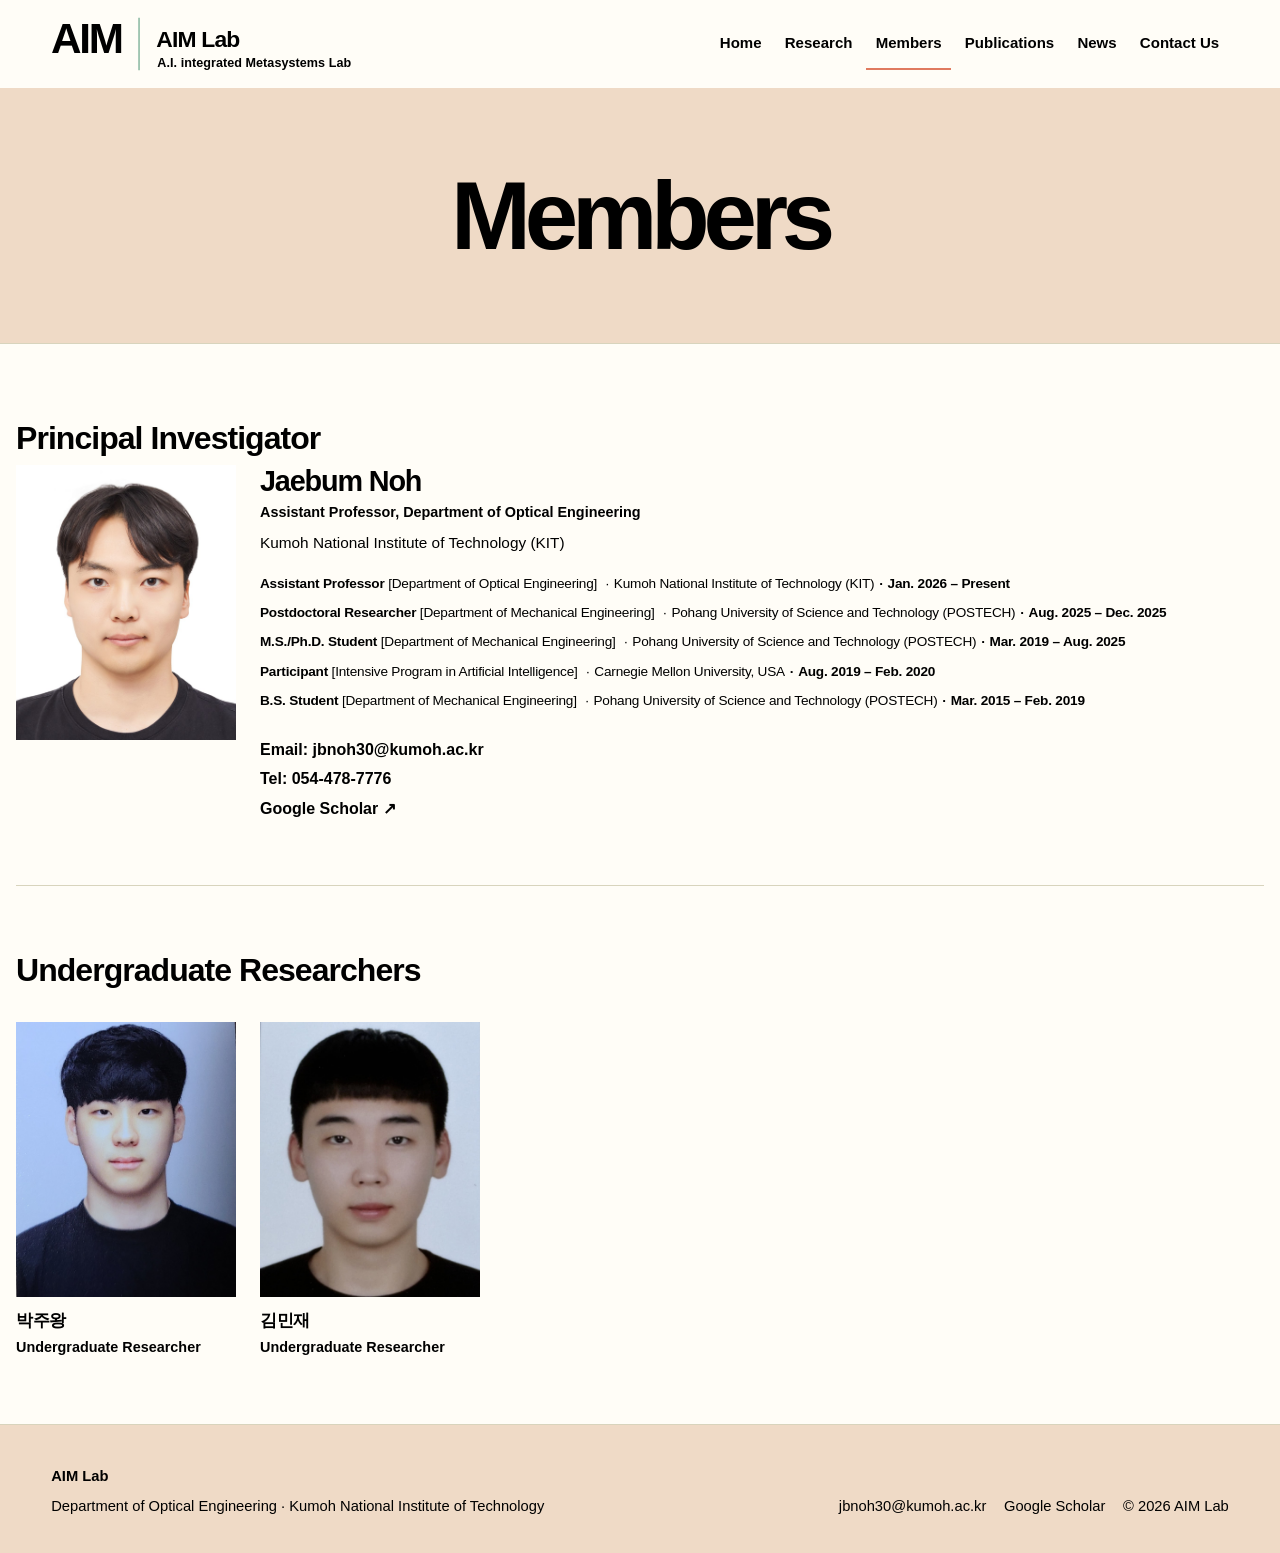
==== commit 88e513e6: "Keep member career entries on one line" ====
--- a/members/index.html
+++ b/members/index.html
@@ -14,7 +14,7 @@
   <link rel="icon" href="../assets/logo/aim-lab-favicon-32.png?v=3" sizes="32x32" type="image/png">
   <link rel="icon" href="../assets/logo/aim-lab-favicon-16.png?v=3" sizes="16x16" type="image/png">
   <link rel="alternate icon" href="../assets/logo/favicon.ico?v=3" type="image/x-icon">
-  <link rel="stylesheet" href="../assets/css/style.css?v=20260826-1739">
+  <link rel="stylesheet" href="../assets/css/style.css?v=20260922-1315">
 </head>
 <body>
   <div data-site-header></div>
--- a/assets/css/style.css
+++ b/assets/css/style.css
@@ -215,6 +215,12 @@
 .member-contact-links li { width: fit-content; }
 .member-contact-links a { color: var(--teal-deep); }
 .member-contact-links strong { color: var(--ink); }
+
+@media (min-width: 1280px) {
+  [data-members].shell { width: min(1360px, calc(100% - 2rem)); }
+  .member-card--pi { grid-template-columns: 220px minmax(0, 1fr); width: 100%; column-gap: 1.5rem; }
+  .member-experience li { font-size: clamp(.85rem, calc(.25rem + .75vw), .925rem); line-height: 1.5; letter-spacing: -.015em; white-space: nowrap; }
+}
 
 .filter-bar { display: flex; flex-wrap: wrap; gap: .5rem; margin: 2.2rem 0 2.8rem; }
 .filter-button { padding: .58rem .9rem; border: 1px solid var(--line); border-radius: 0; color: var(--ink); background: var(--white); font-size: .94rem; font-weight: 800; }
